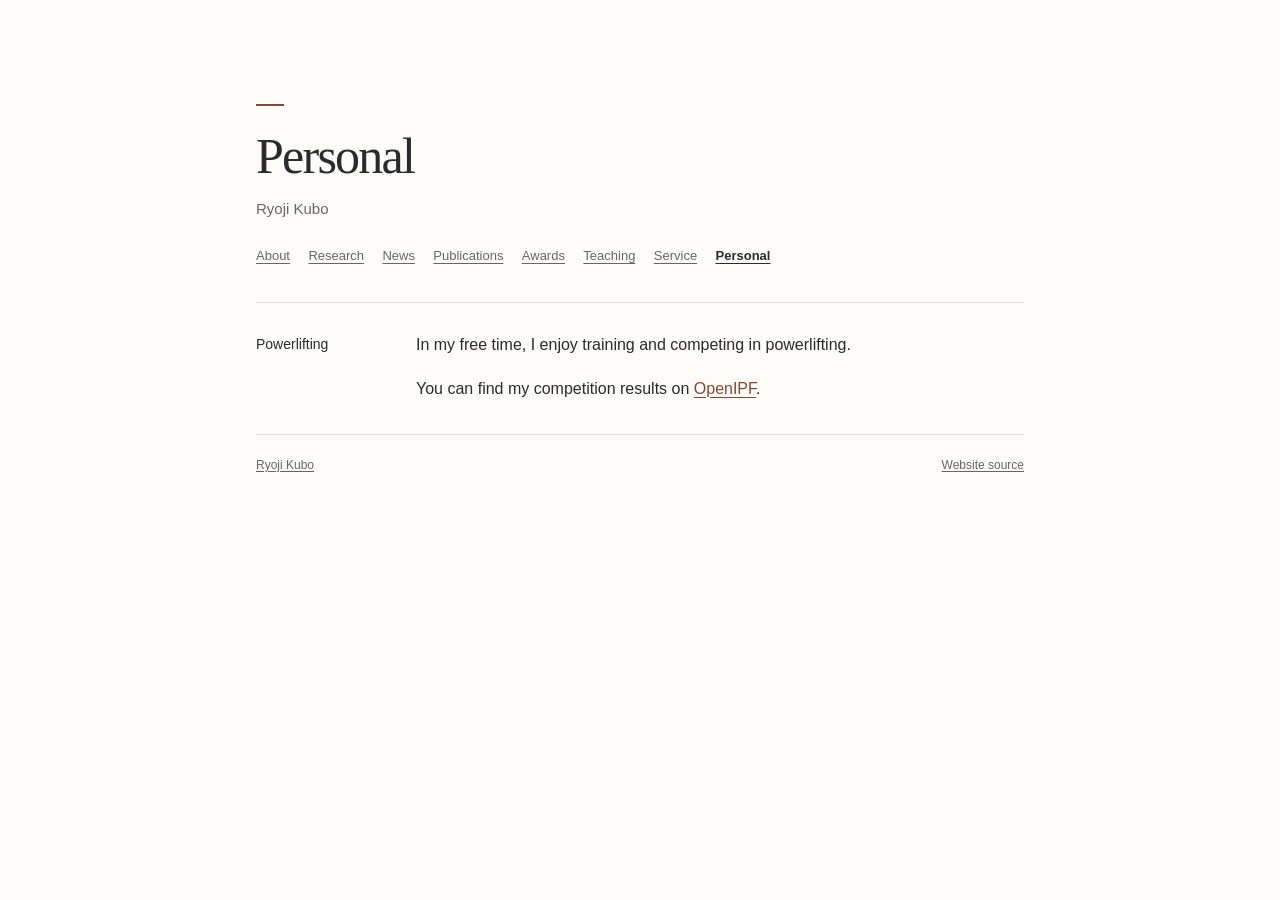
==== site/personal.html @ 79253e3f "Website build" ====
<!doctype html>
<html lang="en">
  <head>
    <meta charset="utf-8">
    <meta name="viewport" content="width=device-width, initial-scale=1">
    <meta name="description" content="Outside research, Ryoji Kubo trains and competes in powerlifting.">
    <meta name="color-scheme" content="light">
    <title>Personal · Ryoji Kubo</title>
    <link rel="icon" href="assets/favicon.svg" type="image/svg+xml">
    <link rel="stylesheet" href="styles.css">
  </head>
  <body>
    <a class="skip-link" href="#main">Skip to content</a>

    <div class="page">
      <header class="intro intro--text">
        <div class="name-block">
          <h1>Personal</h1>
        </div>
        <p class="role">Ryoji Kubo</p>
        <nav aria-label="Site navigation">
          <a href="index.html">About</a>
          <a href="index.html#research">Research</a>
          <a href="index.html#news">News</a>
          <a href="index.html#publications">Publications</a>
          <a href="index.html#awards">Awards</a>
          <a href="index.html#teaching">Teaching</a>
          <a href="index.html#service">Service</a>
          <a href="personal.html" aria-current="page">Personal</a>
        </nav>
      </header>

      <main id="main" tabindex="-1">
        <section class="section" aria-labelledby="powerlifting-heading">
          <h2 id="powerlifting-heading">Powerlifting</h2>
          <div class="section-body">
            <p>In my free time, I enjoy training and competing in powerlifting.</p>
            <p>
              You can find my competition results on
              <a href="https://www.openipf.org/u/ryojikubo">OpenIPF</a>.
            </p>
          </div>
        </section>
      </main>

      <footer>
        <a href="index.html">Ryoji Kubo</a>
        <a href="https://github.com/ryoji-kubo/ryoji-kubo.github.io">Website source</a>
      </footer>
    </div>
  </body>
</html>
---- site/styles.css ----
/* Keep visual decisions here. The page uses local system fonts only. */
:root {
  color-scheme: light;
  --paper: #fdfcf9;
  --ink: #292b2c;
  --muted: #676762;
  --accent: #854735;
  --rule: #ddddd5;
  --body-font: -apple-system, BlinkMacSystemFont, "Segoe UI", sans-serif;
  --heading-font: "Iowan Old Style", "Palatino Linotype", "Book Antiqua", Palatino, Georgia, serif;
}

* {
  box-sizing: border-box;
}

html {
  background: var(--paper);
  color: var(--ink);
  font-family: var(--body-font);
  font-size: 100%;
  line-height: 1.7;
  -webkit-text-size-adjust: 100%;
}

body {
  margin: 0;
}

::selection {
  background: #ede0d7;
}

a {
  color: var(--accent);
  text-decoration-thickness: 1px;
  text-underline-offset: 0.2em;
}

a:hover {
  text-decoration-thickness: 2px;
}

a:focus-visible {
  outline: 2px solid var(--accent);
  outline-offset: 5px;
  border-radius: 1px;
}

.skip-link {
  position: absolute;
  top: 1rem;
  left: 1rem;
  padding: 0.35rem 0.75rem;
  background: var(--paper);
  transform: translateY(-200%);
}

.skip-link:focus {
  transform: translateY(0);
}

.page {
  width: min(100% - 3rem, 48rem);
  margin: 0 auto;
  padding: 6.5rem 0 2rem;
}

.intro {
  display: grid;
  grid-template-columns: minmax(0, 1fr) 7.5rem;
  column-gap: 2rem;
  padding-bottom: 2rem;
}

.name-block {
  grid-column: 1;
}

.portrait {
  grid-column: 2;
  grid-row: 1 / span 3;
  align-self: center;
  display: block;
  width: 100%;
  height: auto;
  border-radius: 2px;
}

.name-block::before {
  content: "";
  display: block;
  width: 1.75rem;
  height: 2px;
  margin-bottom: 1.25rem;
  background: var(--accent);
}

h1 {
  margin: 0;
  font-family: var(--heading-font);
  font-size: clamp(2.5rem, 5vw, 3.125rem);
  font-weight: 400;
  letter-spacing: -0.035em;
  line-height: 1.2;
}

.role {
  grid-column: 1;
  margin: 0.65rem 0 0;
  color: var(--muted);
  font-size: 0.9375rem;
}

nav {
  grid-column: 1 / -1;
  display: flex;
  flex-wrap: wrap;
  gap: 0.3rem 1.15rem;
  margin-top: 1.25rem;
  font-size: 0.8125rem;
}

nav a {
  padding: 0.2rem 0;
  color: var(--muted);
}

nav a[aria-current="page"] {
  color: var(--ink);
  font-weight: 600;
}

.intro.intro--text {
  grid-template-columns: minmax(0, 1fr);
}

.section {
  display: grid;
  grid-template-columns: 8.5rem minmax(0, 1fr);
  gap: 1.5rem;
  border-top: 1px solid var(--rule);
  padding: 1.75rem 0 2rem;
  scroll-margin-top: 2rem;
}

h2 {
  margin: 0;
  font-size: 0.875rem;
  font-weight: 500;
  line-height: 1.95;
}

.section-body {
  min-width: 0;
  overflow-wrap: break-word;
}

.section-body p {
  margin: 0 0 1rem;
}

.section-body > :last-child {
  margin-bottom: 0;
}

.news-list,
.record-list {
  display: grid;
  margin: 0;
  padding: 0;
  list-style: none;
  font-size: 0.9375rem;
}

.news-list {
  gap: 0.9rem;
}

.news-list li {
  display: grid;
  grid-template-columns: 4.75rem minmax(0, 1fr);
  gap: 1rem;
}

.news-list time {
  padding-top: 0.1rem;
  color: var(--muted);
  font-size: 0.8125rem;
  font-variant-numeric: tabular-nums;
}

.news-list p,
.record-list p {
  margin: 0;
}

.record-list {
  gap: 1.5rem;
}

.record-list h3 {
  margin: 0 0 0.25rem;
  font-size: 0.9375rem;
  font-weight: 600;
  line-height: 1.6;
}

.record-list .record-meta {
  margin-bottom: 0.25rem;
  color: var(--muted);
  font-size: 0.8125rem;
  font-variant-numeric: tabular-nums;
}

.course-code {
  color: var(--muted);
  font-weight: 400;
  white-space: nowrap;
}

.publications {
  display: grid;
  gap: 2rem;
  margin: 0;
  padding: 0;
  list-style: none;
}

.publications h3 {
  margin: 0 0 0.5rem;
  font-size: 1rem;
  font-weight: 600;
  line-height: 1.5;
}

.section-body .publication-authors,
.section-body .publication-venue {
  margin-bottom: 0.35rem;
  color: var(--muted);
  font-size: 0.8125rem;
  line-height: 1.65;
}

.author-self {
  color: var(--ink);
  font-weight: 500;
}

.section-body .publication-summary {
  margin: 0.75rem 0 0;
  font-size: 0.9375rem;
}

.profile-links {
  grid-column: 1;
  display: flex;
  flex-wrap: wrap;
  gap: 0.25rem 0.5rem;
  margin: 0.75rem 0 0 -0.625rem;
  padding: 0;
  list-style: none;
}

.profile-links a {
  display: flex;
  align-items: center;
  justify-content: center;
  width: 2.5rem;
  height: 2.5rem;
  color: var(--muted);
}

.profile-links a:hover,
.profile-links a:focus-visible {
  color: var(--accent);
}

.profile-links svg {
  display: block;
  width: 1.25rem;
  height: 1.25rem;
  fill: currentColor;
}

footer {
  display: flex;
  flex-wrap: wrap;
  justify-content: space-between;
  gap: 0.5rem 1.5rem;
  border-top: 1px solid var(--rule);
  padding-top: 1.25rem;
  color: var(--muted);
  font-size: 0.75rem;
}

footer a {
  color: inherit;
}

@media (max-width: 40rem) {
  .page {
    padding-top: 3rem;
  }

  .intro {
    grid-template-columns: minmax(0, 1fr) 4.5rem;
    column-gap: 1rem;
    padding-bottom: 1.75rem;
  }

  .portrait {
    grid-row: 1;
    align-self: end;
  }

  .role,
  .profile-links,
  nav {
    grid-column: 1 / -1;
  }

  .section {
    grid-template-columns: minmax(0, 1fr);
    gap: 0.75rem;
    padding: 1.5rem 0 1.75rem;
  }

  .news-list li {
    grid-template-columns: minmax(0, 1fr);
    gap: 0.15rem;
  }
}

@media print {
  html {
    background: white;
    color: black;
    font-size: 11pt;
  }

  .page {
    width: 100%;
    padding: 0;
  }

  nav,
  .skip-link,
  footer {
    display: none;
  }

  a {
    color: inherit;
  }

  .publications article,
  .news-list li,
  .record-list li {
    break-inside: avoid;
  }
}
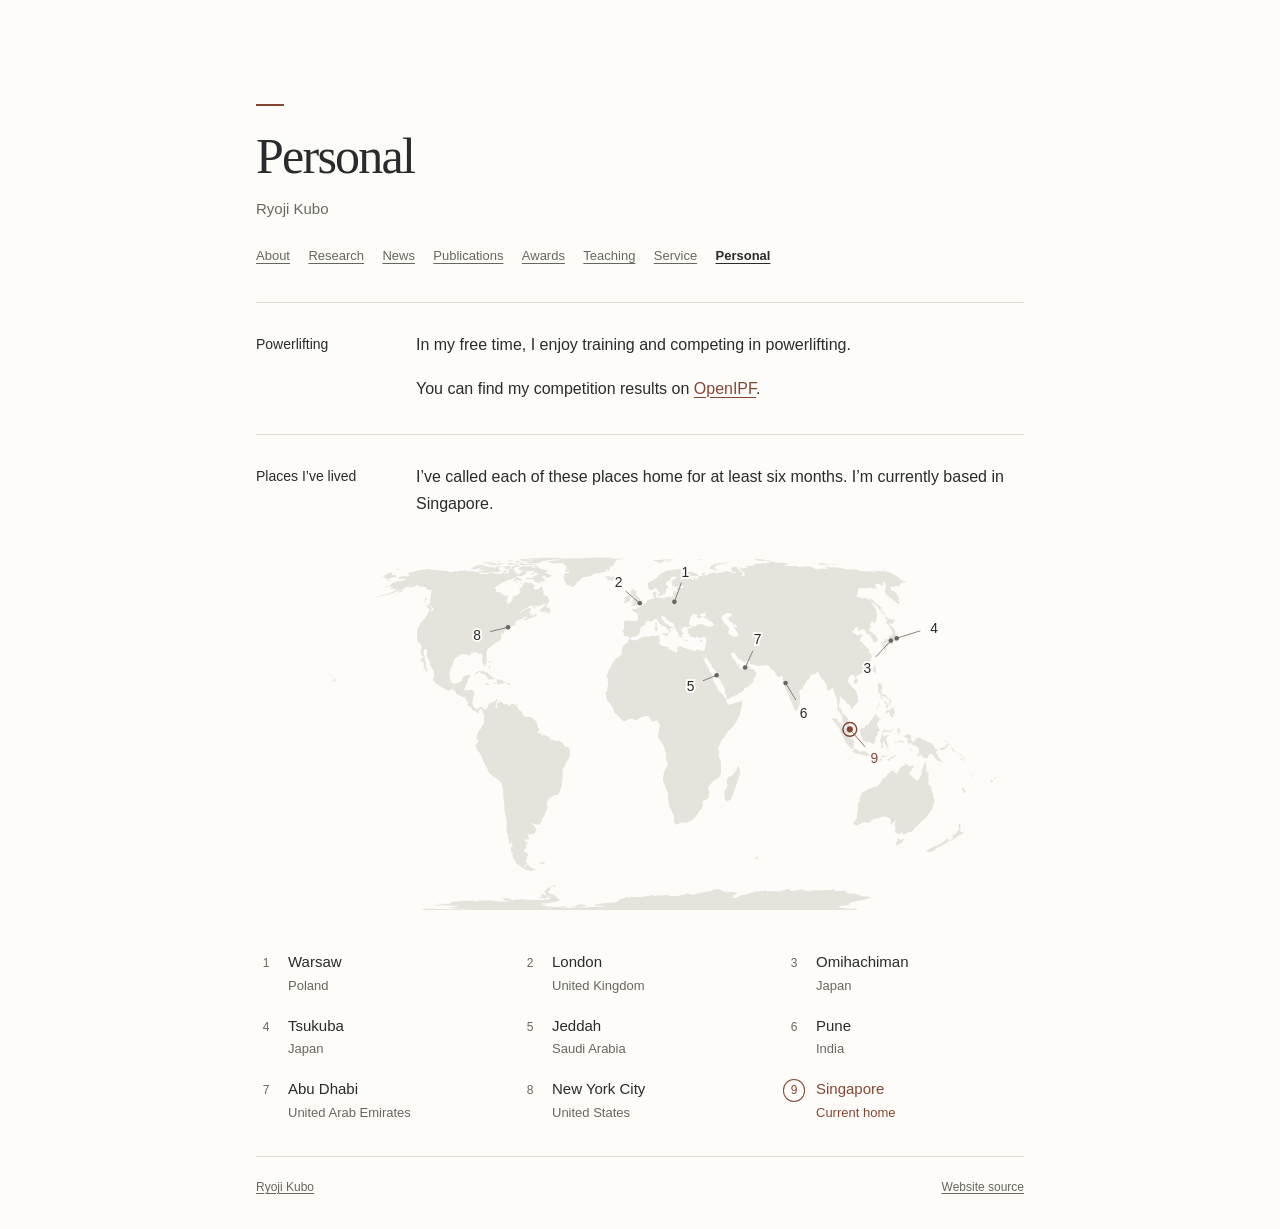
==== commit a1f172fb: "update" ====
--- a/site/personal.html
+++ b/site/personal.html
@@ -3,7 +3,7 @@
   <head>
     <meta charset="utf-8">
     <meta name="viewport" content="width=device-width, initial-scale=1">
-    <meta name="description" content="Outside research, Ryoji Kubo trains and competes in powerlifting.">
+    <meta name="description" content="Outside research: powerlifting and the places Ryoji Kubo has called home. Currently based in Singapore.">
     <meta name="color-scheme" content="light">
     <title>Personal · Ryoji Kubo</title>
     <link rel="icon" href="assets/favicon.svg" type="image/svg+xml">
@@ -41,6 +41,89 @@
             </p>
           </div>
         </section>
+
+        <section class="section places-section" aria-labelledby="places-heading">
+          <h2 id="places-heading">Places I’ve lived</h2>
+          <div class="section-body">
+            <p>I’ve called each of these places home for at least six months. I’m currently based in Singapore.</p>
+          </div>
+          <figure class="places-figure">
+            <svg class="places-map" viewBox="0 0 1000 500" role="img" aria-labelledby="map-title map-description">
+              <title id="map-title">Places I’ve lived around the world</title>
+              <desc id="map-description">Nine numbered locations, listed below the map. Singapore, number 9, has a rust-colored ring to mark my current home.</desc>
+              <use class="map-land" href="assets/world-land.svg#land"></use>
+              <!-- Dots use the Equal Earth projection in scripts/build_map.py; labels are offset for legibility. -->
+              <g class="map-place">
+                <title>1. Warsaw, Poland</title>
+                <path class="map-leader" d="M544.8 79.2L554 54"/>
+                <circle class="map-dot" cx="544.8" cy="79.2" r="3"/>
+                <text class="map-label" x="559" y="40">1</text>
+              </g>
+              <g class="map-place">
+                <title>2. London, United Kingdom</title>
+                <path class="map-leader" d="M499.7 81.1L481 65"/>
+                <circle class="map-dot" cx="499.7" cy="81.1" r="3"/>
+                <text class="map-label" x="472" y="53">2</text>
+              </g>
+              <g class="map-place">
+                <title>3. Omihachiman, Japan</title>
+                <path class="map-leader" d="M826.6 129.7L807 151"/>
+                <circle class="map-dot" cx="826.6" cy="129.7" r="3"/>
+                <text class="map-label" x="796" y="166">3</text>
+              </g>
+              <g class="map-place">
+                <title>4. Tsukuba, Japan</title>
+                <path class="map-leader" d="M834.3 126.6L865 117"/>
+                <circle class="map-dot" cx="834.3" cy="126.6" r="3"/>
+                <text class="map-label" x="883" y="113">4</text>
+              </g>
+              <g class="map-place">
+                <title>5. Jeddah, Saudi Arabia</title>
+                <path class="map-leader" d="M599.7 174.8L582 182"/>
+                <circle class="map-dot" cx="599.7" cy="174.8" r="3"/>
+                <text class="map-label" x="566" y="189">5</text>
+              </g>
+              <g class="map-place">
+                <title>6. Pune, India</title>
+                <path class="map-leader" d="M689.5 184.9L703 207"/>
+                <circle class="map-dot" cx="689.5" cy="184.9" r="3"/>
+                <text class="map-label" x="713" y="224">6</text>
+              </g>
+              <g class="map-place">
+                <title>7. Abu Dhabi, United Arab Emirates</title>
+                <path class="map-leader" d="M636.9 164.7L647 143"/>
+                <circle class="map-dot" cx="636.9" cy="164.7" r="3"/>
+                <text class="map-label" x="653" y="127">7</text>
+              </g>
+              <g class="map-place">
+                <title>8. New York City, United States</title>
+                <path class="map-leader" d="M328.2 112.3L305 118"/>
+                <circle class="map-dot" cx="328.2" cy="112.3" r="3"/>
+                <text class="map-label" x="288" y="123">8</text>
+              </g>
+              <g class="map-place map-place--current">
+                <title>9. Singapore — current home</title>
+                <path class="map-leader" d="M773.2 245.2L793 268"/>
+                <circle class="map-current-ring" cx="773.2" cy="245.2" r="9"/>
+                <circle class="map-dot" cx="773.2" cy="245.2" r="4"/>
+                <text class="map-label" x="805" y="283">9</text>
+              </g>
+            </svg>
+            <figcaption>
+              <ol class="places-list">
+                <li><span class="place-number" aria-hidden="true">1</span><span>Warsaw<span class="place-region">Poland</span></span></li>
+                <li><span class="place-number" aria-hidden="true">2</span><span>London<span class="place-region">United Kingdom</span></span></li>
+                <li><span class="place-number" aria-hidden="true">3</span><span>Omihachiman<span class="place-region">Japan</span></span></li>
+                <li><span class="place-number" aria-hidden="true">4</span><span>Tsukuba<span class="place-region">Japan</span></span></li>
+                <li><span class="place-number" aria-hidden="true">5</span><span>Jeddah<span class="place-region">Saudi Arabia</span></span></li>
+                <li><span class="place-number" aria-hidden="true">6</span><span>Pune<span class="place-region">India</span></span></li>
+                <li><span class="place-number" aria-hidden="true">7</span><span>Abu Dhabi<span class="place-region">United Arab Emirates</span></span></li>
+                <li><span class="place-number" aria-hidden="true">8</span><span>New York City<span class="place-region">United States</span></span></li>
+                <li class="place-current"><span class="place-number" aria-hidden="true">9</span><span>Singapore<span class="place-region">Current home</span></span></li>
+              </ol>
+            </figcaption>
+          </figure>
+        </section>
       </main>
 
       <footer>
--- a/site/styles.css
+++ b/site/styles.css
@@ -6,6 +6,7 @@
   --muted: #676762;
   --accent: #854735;
   --rule: #ddddd5;
+  --map-land: #e5e3dc;
   --body-font: -apple-system, BlinkMacSystemFont, "Segoe UI", sans-serif;
   --heading-font: "Iowan Old Style", "Palatino Linotype", "Book Antiqua", Palatino, Georgia, serif;
 }
@@ -283,6 +284,107 @@
   fill: currentColor;
 }
 
+.places-figure {
+  grid-column: 1 / -1;
+  min-width: 0;
+  margin: 0;
+}
+
+.places-map {
+  display: block;
+  width: 100%;
+  height: auto;
+  margin: 0 0 1.5rem;
+  overflow: visible;
+}
+
+.map-land {
+  fill: var(--map-land);
+}
+
+.map-place {
+  color: var(--muted);
+}
+
+.map-leader {
+  fill: none;
+  stroke: currentColor;
+  stroke-width: 0.8;
+  vector-effect: non-scaling-stroke;
+}
+
+.map-dot {
+  fill: currentColor;
+}
+
+.map-label {
+  fill: var(--ink);
+  stroke: var(--paper);
+  stroke-width: 5;
+  paint-order: stroke;
+  font-family: var(--body-font);
+  font-size: 18px;
+  font-weight: 500;
+  text-anchor: middle;
+  dominant-baseline: central;
+}
+
+.map-place--current {
+  color: var(--accent);
+}
+
+.map-place--current .map-label {
+  fill: currentColor;
+}
+
+.map-current-ring {
+  fill: none;
+  stroke: currentColor;
+  stroke-width: 1.5;
+  vector-effect: non-scaling-stroke;
+}
+
+.places-list {
+  display: grid;
+  grid-template-columns: repeat(3, minmax(0, 1fr));
+  gap: 1rem 1.5rem;
+  margin: 0;
+  padding: 0;
+  list-style: none;
+  font-size: 0.9375rem;
+}
+
+.places-list li {
+  display: flex;
+  align-items: baseline;
+  gap: 0.75rem;
+  min-width: 0;
+}
+
+.place-number {
+  flex: 0 0 1.25rem;
+  color: var(--muted);
+  font-size: 0.75rem;
+  text-align: center;
+}
+
+.place-region {
+  display: block;
+  color: var(--muted);
+  font-size: 0.8125rem;
+}
+
+.place-current .place-number {
+  outline: 1px solid var(--accent);
+  border-radius: 50%;
+}
+
+.place-current,
+.place-current .place-number,
+.place-current .place-region {
+  color: var(--accent);
+}
+
 footer {
   display: flex;
   flex-wrap: wrap;
@@ -330,6 +432,24 @@
     grid-template-columns: minmax(0, 1fr);
     gap: 0.15rem;
   }
+
+  .map-label {
+    font-size: 36px;
+    stroke-width: 8;
+  }
+
+  .map-dot {
+    r: 4px;
+  }
+
+  .places-list {
+    grid-template-columns: repeat(2, minmax(0, 1fr));
+    column-gap: 0.75rem;
+  }
+
+  .places-list li {
+    gap: 0.4rem;
+  }
 }
 
 @media print {
@@ -359,4 +479,8 @@
   .record-list li {
     break-inside: avoid;
   }
-}
+
+  .places-figure {
+    break-inside: avoid;
+  }
+}
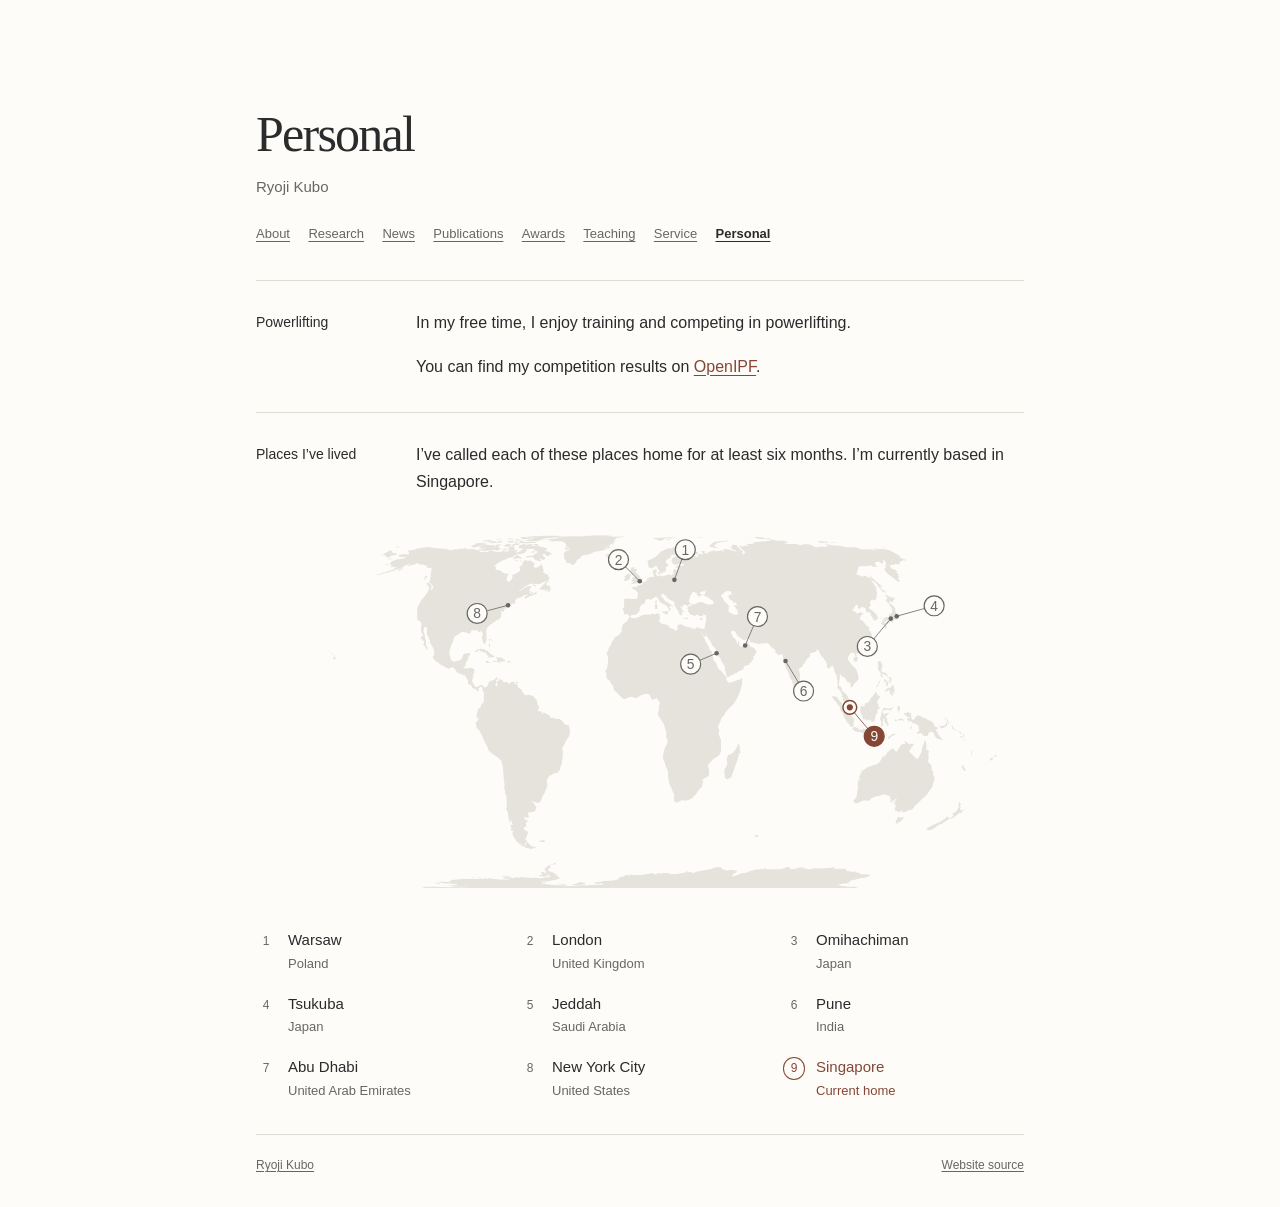
==== commit 47a35b01: "remove title line, update numbers on map" ====
--- a/site/personal.html
+++ b/site/personal.html
@@ -50,62 +50,71 @@
           <figure class="places-figure">
             <svg class="places-map" viewBox="0 0 1000 500" role="img" aria-labelledby="map-title map-description">
               <title id="map-title">Places I’ve lived around the world</title>
-              <desc id="map-description">Nine numbered locations, listed below the map. Singapore, number 9, has a rust-colored ring to mark my current home.</desc>
+              <desc id="map-description">Nine locations connected to circled numbers, listed below the map. Singapore, number 9, has a rust-colored ring and a filled rust number circle to mark my current home.</desc>
               <use class="map-land" href="assets/world-land.svg#land"></use>
-              <!-- Dots use the Equal Earth projection in scripts/build_map.py; labels are offset for legibility. -->
+              <!-- Lines end at label centers, behind opaque circles, to stay connected at every size. -->
               <g class="map-place">
                 <title>1. Warsaw, Poland</title>
-                <path class="map-leader" d="M544.8 79.2L554 54"/>
+                <path class="map-leader" d="M544.8 79.2L559 40"/>
                 <circle class="map-dot" cx="544.8" cy="79.2" r="3"/>
+                <circle class="map-label-circle" cx="559" cy="40" r="13"/>
                 <text class="map-label" x="559" y="40">1</text>
               </g>
               <g class="map-place">
                 <title>2. London, United Kingdom</title>
-                <path class="map-leader" d="M499.7 81.1L481 65"/>
+                <path class="map-leader" d="M499.7 81.1L472 53"/>
                 <circle class="map-dot" cx="499.7" cy="81.1" r="3"/>
+                <circle class="map-label-circle" cx="472" cy="53" r="13"/>
                 <text class="map-label" x="472" y="53">2</text>
               </g>
               <g class="map-place">
                 <title>3. Omihachiman, Japan</title>
-                <path class="map-leader" d="M826.6 129.7L807 151"/>
+                <path class="map-leader" d="M826.6 129.7L796 166"/>
                 <circle class="map-dot" cx="826.6" cy="129.7" r="3"/>
+                <circle class="map-label-circle" cx="796" cy="166" r="13"/>
                 <text class="map-label" x="796" y="166">3</text>
               </g>
               <g class="map-place">
                 <title>4. Tsukuba, Japan</title>
-                <path class="map-leader" d="M834.3 126.6L865 117"/>
+                <path class="map-leader" d="M834.3 126.6L883 113"/>
                 <circle class="map-dot" cx="834.3" cy="126.6" r="3"/>
+                <circle class="map-label-circle" cx="883" cy="113" r="13"/>
                 <text class="map-label" x="883" y="113">4</text>
               </g>
               <g class="map-place">
                 <title>5. Jeddah, Saudi Arabia</title>
-                <path class="map-leader" d="M599.7 174.8L582 182"/>
+                <path class="map-leader" d="M599.7 174.8L566 189"/>
                 <circle class="map-dot" cx="599.7" cy="174.8" r="3"/>
+                <circle class="map-label-circle" cx="566" cy="189" r="13"/>
                 <text class="map-label" x="566" y="189">5</text>
               </g>
               <g class="map-place">
                 <title>6. Pune, India</title>
-                <path class="map-leader" d="M689.5 184.9L703 207"/>
+                <path class="map-leader" d="M689.5 184.9L713 224"/>
                 <circle class="map-dot" cx="689.5" cy="184.9" r="3"/>
+                <circle class="map-label-circle" cx="713" cy="224" r="13"/>
                 <text class="map-label" x="713" y="224">6</text>
               </g>
               <g class="map-place">
                 <title>7. Abu Dhabi, United Arab Emirates</title>
-                <path class="map-leader" d="M636.9 164.7L647 143"/>
+                <path class="map-leader" d="M636.9 164.7L653 127"/>
                 <circle class="map-dot" cx="636.9" cy="164.7" r="3"/>
+                <circle class="map-label-circle" cx="653" cy="127" r="13"/>
                 <text class="map-label" x="653" y="127">7</text>
               </g>
               <g class="map-place">
                 <title>8. New York City, United States</title>
-                <path class="map-leader" d="M328.2 112.3L305 118"/>
+                <path class="map-leader" d="M328.2 112.3L288 123"/>
                 <circle class="map-dot" cx="328.2" cy="112.3" r="3"/>
+                <circle class="map-label-circle" cx="288" cy="123" r="13"/>
                 <text class="map-label" x="288" y="123">8</text>
               </g>
               <g class="map-place map-place--current">
                 <title>9. Singapore — current home</title>
-                <path class="map-leader" d="M773.2 245.2L793 268"/>
+                <path class="map-leader" d="M773.2 245.2L805 283"/>
                 <circle class="map-current-ring" cx="773.2" cy="245.2" r="9"/>
                 <circle class="map-dot" cx="773.2" cy="245.2" r="4"/>
+                <circle class="map-label-circle" cx="805" cy="283" r="13"/>
                 <text class="map-label" x="805" y="283">9</text>
               </g>
             </svg>
--- a/site/styles.css
+++ b/site/styles.css
@@ -88,15 +88,6 @@
   border-radius: 2px;
 }
 
-.name-block::before {
-  content: "";
-  display: block;
-  width: 1.75rem;
-  height: 2px;
-  margin-bottom: 1.25rem;
-  background: var(--accent);
-}
-
 h1 {
   margin: 0;
   font-family: var(--heading-font);
@@ -317,11 +308,15 @@
   fill: currentColor;
 }
 
+.map-label-circle {
+  fill: var(--paper);
+  stroke: currentColor;
+  stroke-width: 1.2;
+  vector-effect: non-scaling-stroke;
+}
+
 .map-label {
-  fill: var(--ink);
-  stroke: var(--paper);
-  stroke-width: 5;
-  paint-order: stroke;
+  fill: currentColor;
   font-family: var(--body-font);
   font-size: 18px;
   font-weight: 500;
@@ -333,12 +328,16 @@
   color: var(--accent);
 }
 
+.map-place--current .map-label-circle {
+  fill: currentColor;
+}
+
 .map-place--current .map-label {
-  fill: currentColor;
+  fill: var(--paper);
 }
 
 .map-current-ring {
-  fill: none;
+  fill: var(--paper);
   stroke: currentColor;
   stroke-width: 1.5;
   vector-effect: non-scaling-stroke;
@@ -435,7 +434,10 @@
 
   .map-label {
     font-size: 36px;
-    stroke-width: 8;
+  }
+
+  .map-label-circle {
+    r: 26px;
   }
 
   .map-dot {
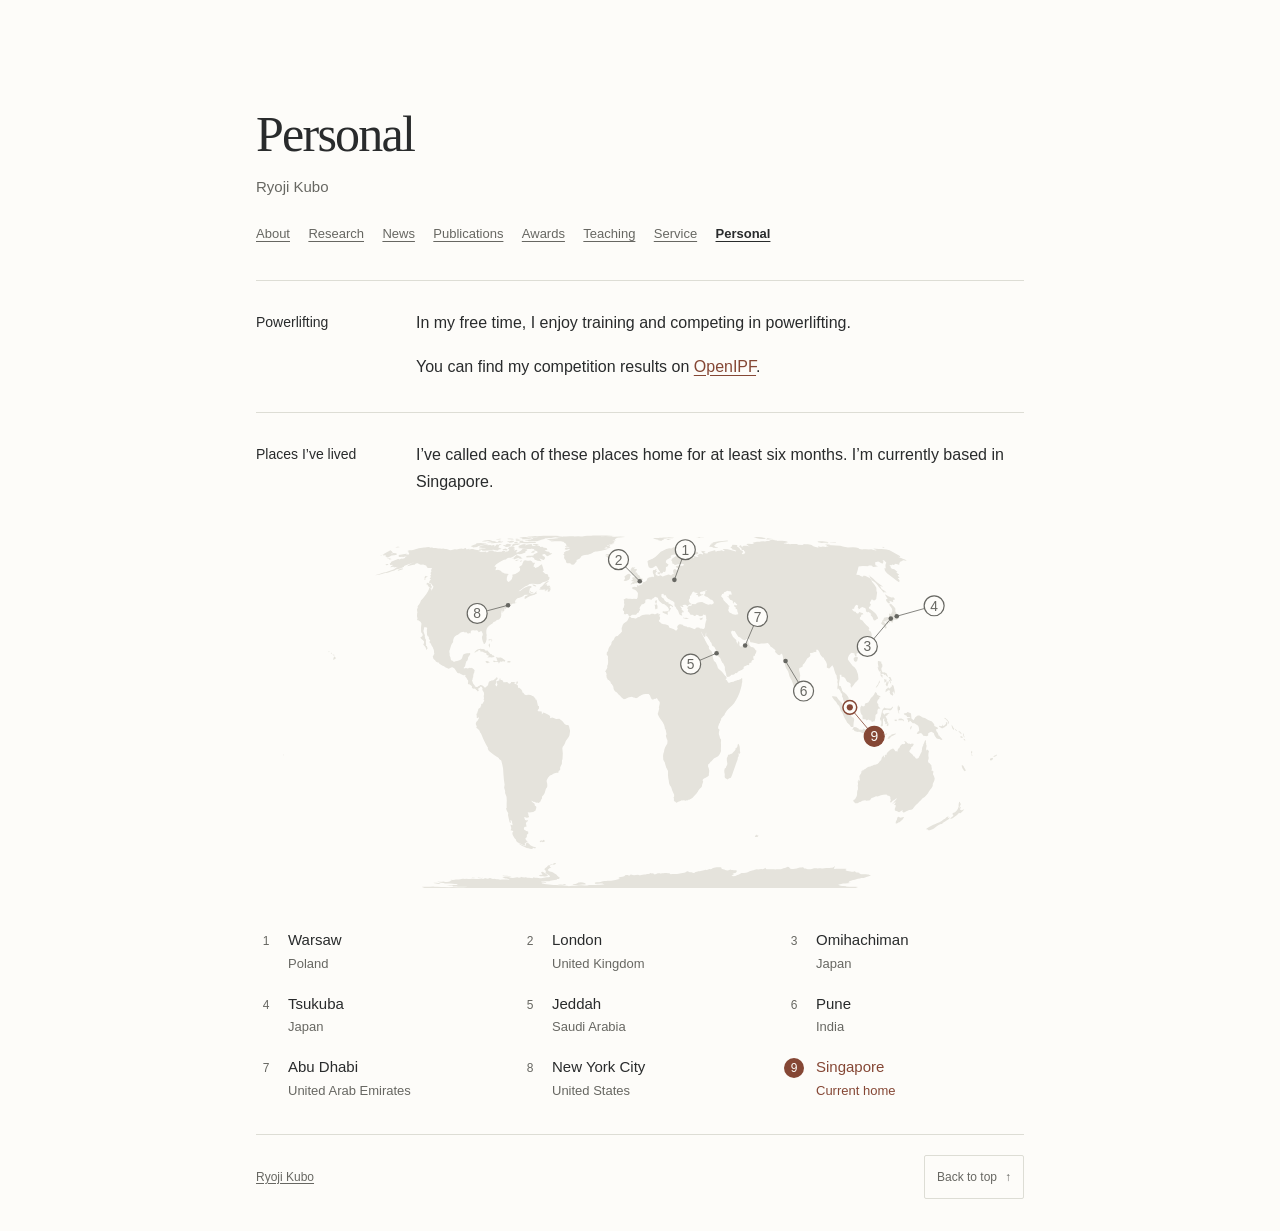
==== commit 294f1433: "update" ====
--- a/site/personal.html
+++ b/site/personal.html
@@ -12,7 +12,7 @@
   <body>
     <a class="skip-link" href="#main">Skip to content</a>
 
-    <div class="page">
+    <div class="page" id="top" tabindex="-1">
       <header class="intro intro--text">
         <div class="name-block">
           <h1>Personal</h1>
@@ -137,7 +137,7 @@
 
       <footer>
         <a href="index.html">Ryoji Kubo</a>
-        <a href="https://github.com/ryoji-kubo/ryoji-kubo.github.io">Website source</a>
+        <a class="back-to-top" href="#top">Back to top <span aria-hidden="true">↑</span></a>
       </footer>
     </div>
   </body>
--- a/site/styles.css
+++ b/site/styles.css
@@ -69,7 +69,7 @@
 
 .intro {
   display: grid;
-  grid-template-columns: minmax(0, 1fr) 7.5rem;
+  grid-template-columns: minmax(0, 1fr) 12rem;
   column-gap: 2rem;
   padding-bottom: 2rem;
 }
@@ -104,6 +104,12 @@
   font-size: 0.9375rem;
 }
 
+.contact {
+  display: block;
+  margin-top: 0.25rem;
+  overflow-wrap: anywhere;
+}
+
 nav {
   grid-column: 1 / -1;
   display: flex;
@@ -374,18 +380,21 @@
 }
 
 .place-current .place-number {
-  outline: 1px solid var(--accent);
+  height: 1.25rem;
+  line-height: 1.25rem;
+  background: var(--accent);
+  color: var(--paper);
   border-radius: 50%;
 }
 
 .place-current,
-.place-current .place-number,
 .place-current .place-region {
   color: var(--accent);
 }
 
 footer {
   display: flex;
+  align-items: center;
   flex-wrap: wrap;
   justify-content: space-between;
   gap: 0.5rem 1.5rem;
@@ -399,13 +408,29 @@
   color: inherit;
 }
 
+.back-to-top {
+  display: inline-flex;
+  align-items: center;
+  gap: 0.5rem;
+  min-height: 2.75rem;
+  padding: 0.4rem 0.75rem;
+  border: 1px solid var(--rule);
+  border-radius: 2px;
+  text-decoration: none;
+}
+
+.back-to-top:hover {
+  color: var(--accent);
+  border-color: currentColor;
+}
+
 @media (max-width: 40rem) {
   .page {
     padding-top: 3rem;
   }
 
   .intro {
-    grid-template-columns: minmax(0, 1fr) 4.5rem;
+    grid-template-columns: minmax(0, 1fr) min(35%, 7.5rem);
     column-gap: 1rem;
     padding-bottom: 1.75rem;
   }
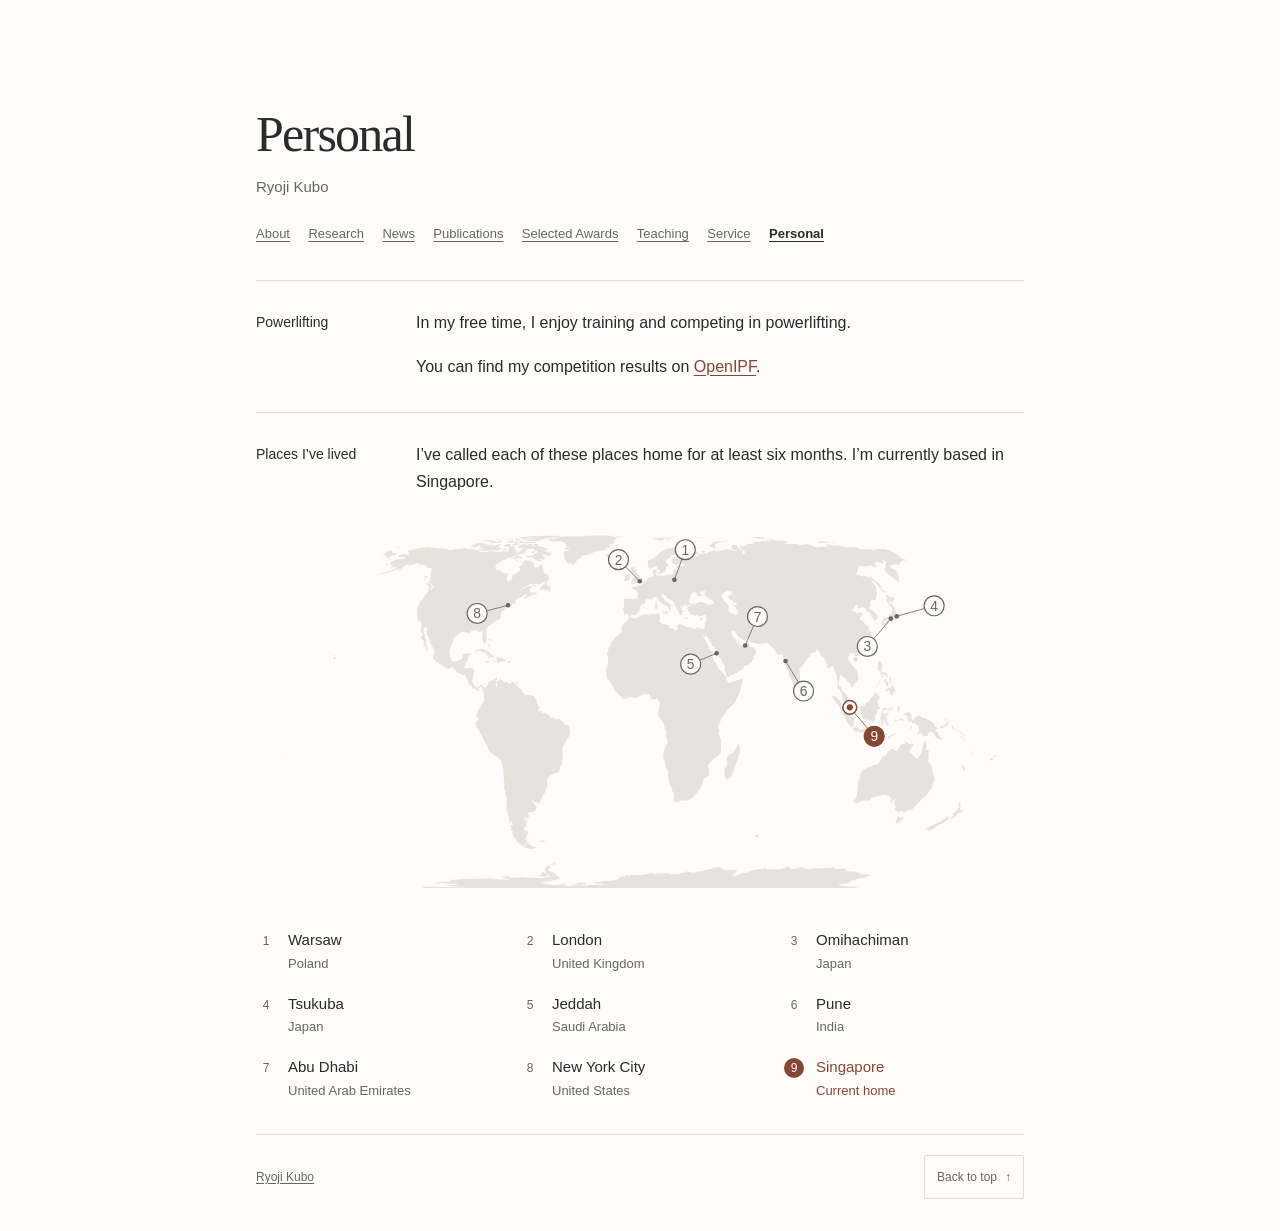
==== commit b141acfd: "award" ====
--- a/site/personal.html
+++ b/site/personal.html
@@ -23,7 +23,7 @@
           <a href="index.html#research">Research</a>
           <a href="index.html#news">News</a>
           <a href="index.html#publications">Publications</a>
-          <a href="index.html#awards">Awards</a>
+          <a href="index.html#awards">Selected Awards</a>
           <a href="index.html#teaching">Teaching</a>
           <a href="index.html#service">Service</a>
           <a href="personal.html" aria-current="page">Personal</a>
